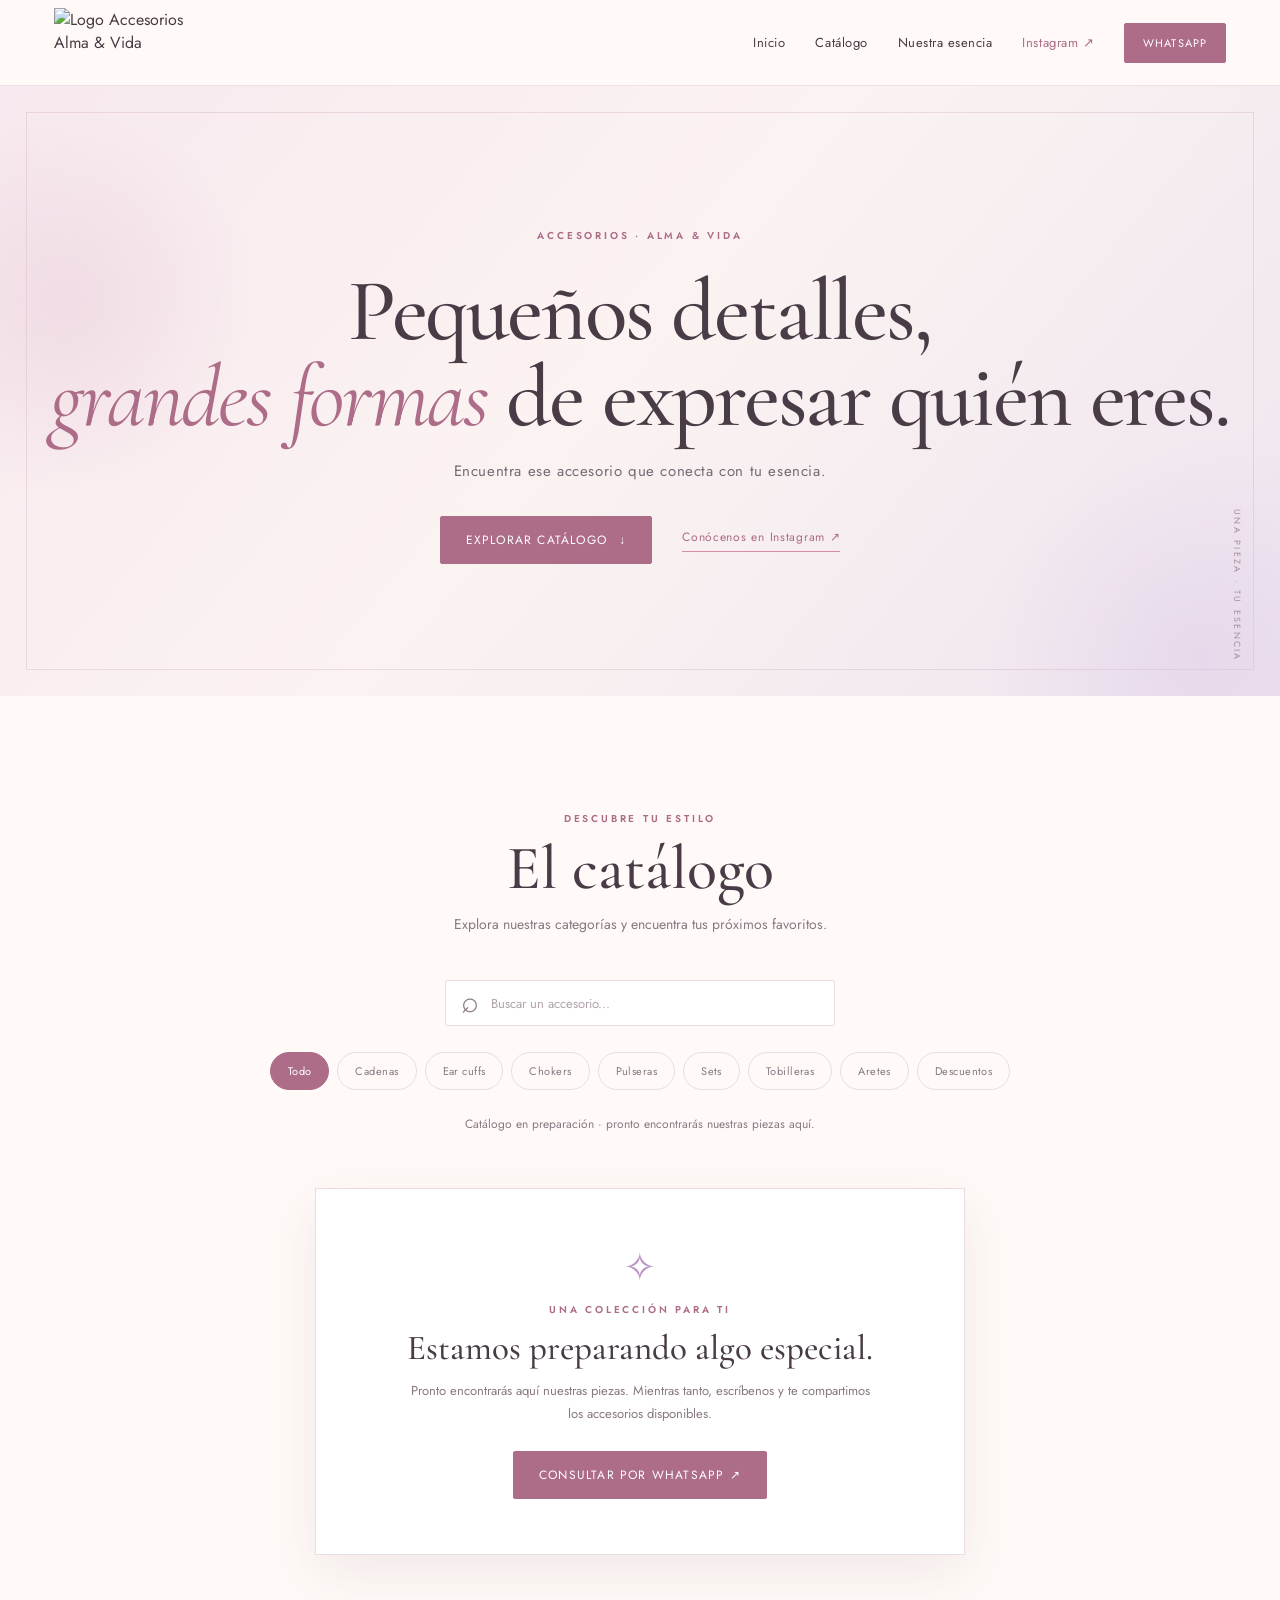
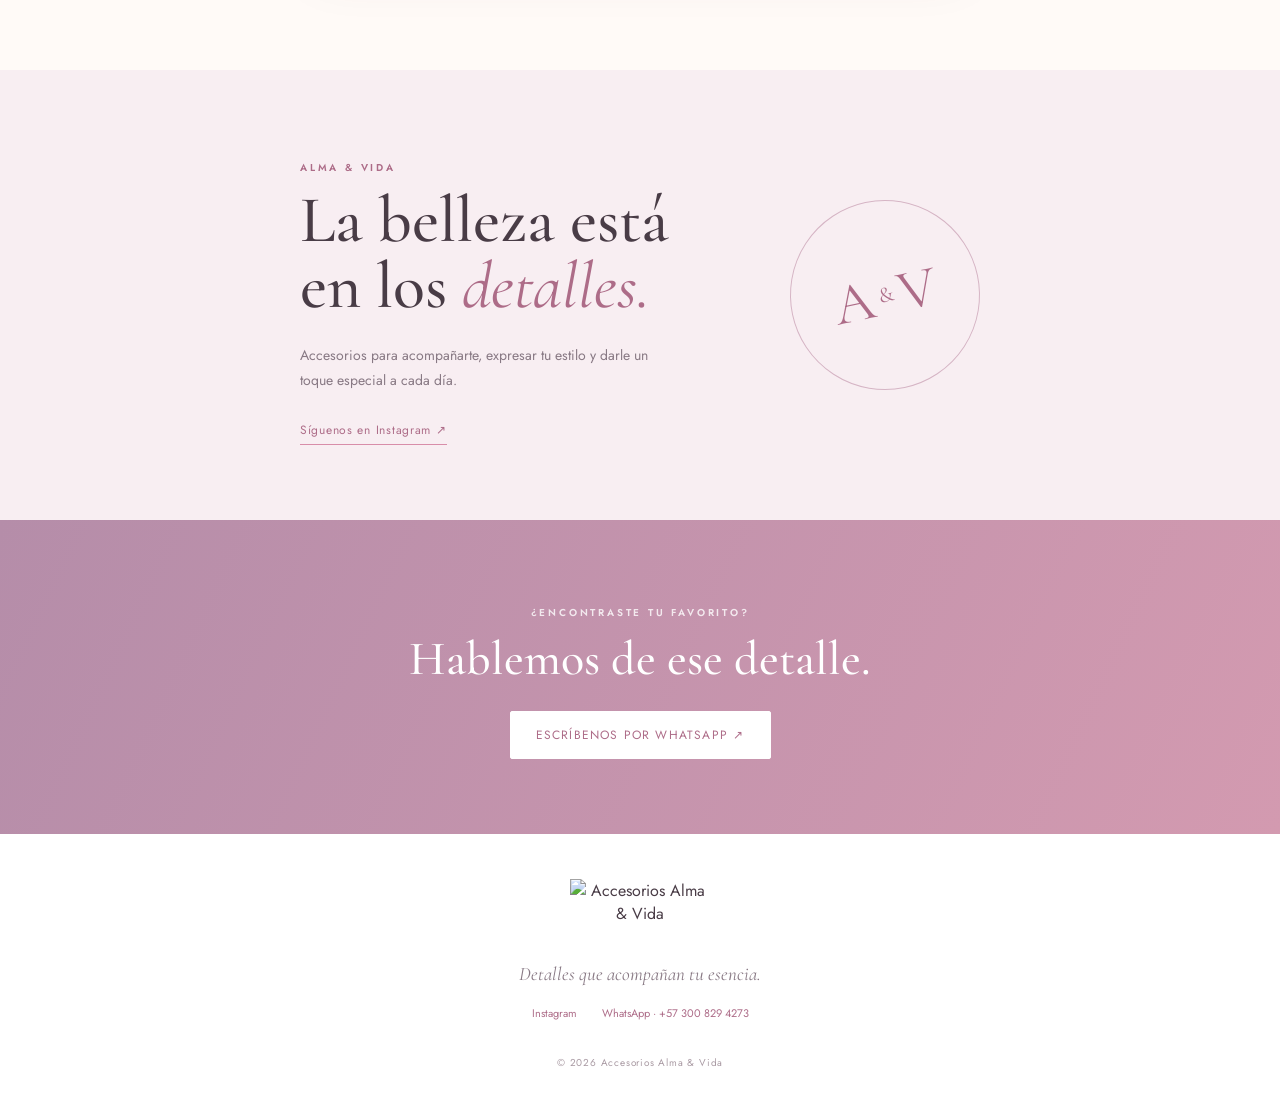
==== index.html @ 1bb40c26 "Add files via upload" ====
<!doctype html>
<html lang="es">
<head>
  <meta charset="utf-8">
  <meta name="viewport" content="width=device-width, initial-scale=1">
  <meta name="theme-color" content="#f8eef2">
  <meta name="description" content="Descubre el catálogo de Accesorios Alma & Vida. Cadenas, ear cuffs, chokers, pulseras, sets, tobilleras y aretes. Consulta por WhatsApp.">
  <meta property="og:title" content="Accesorios Alma & Vida">
  <meta property="og:description" content="Detalles que acompañan tu esencia. Explora nuestro catálogo.">
  <meta property="og:type" content="website">
  <title>Accesorios Alma & Vida | Catálogo</title>
  <link rel="icon" href="assets/logo-alma-vida.png">
  <link rel="preconnect" href="https://fonts.googleapis.com">
  <link rel="preconnect" href="https://fonts.gstatic.com" crossorigin>
  <link href="https://fonts.googleapis.com/css2?family=Cormorant+Garamond:wght@400;500;600;700&family=Jost:wght@300;400;500;600&display=swap" rel="stylesheet">
  <link rel="stylesheet" href="styles.css">
</head>
<body>
  <a class="skip-link" href="#catalogo">Saltar al catálogo</a>
  <header class="site-header">
    <div class="header-inner">
      <a class="brand" href="#inicio" aria-label="Accesorios Alma & Vida, inicio">
        <img src="assets/logo-alma-vida.png" alt="Logo Accesorios Alma & Vida">
      </a>
      <button class="menu-toggle" id="menuToggle" aria-expanded="false" aria-controls="mainNav" aria-label="Abrir menú">
        <span></span><span></span><span></span>
      </button>
      <nav id="mainNav" class="main-nav" aria-label="Navegación principal">
        <a href="#inicio">Inicio</a>
        <a href="#catalogo">Catálogo</a>
        <a href="#marca">Nuestra esencia</a>
        <a class="nav-instagram" href="https://www.instagram.com/accesorios_almavida/" target="_blank" rel="noopener">Instagram ↗</a>
        <a class="button button-small" href="https://wa.me/573008294273?text=Hola%20Alma%20%26%20Vida%2C%20quisiera%20conocer%20su%20cat%C3%A1logo." target="_blank" rel="noopener">WhatsApp</a>
      </nav>
    </div>
  </header>

  <main>
    <section class="hero" id="inicio">
      <div class="hero-glow hero-glow-one"></div><div class="hero-glow hero-glow-two"></div>
      <div class="hero-content">
        <p class="eyebrow">ACCESORIOS · ALMA & VIDA</p>
        <h1>Pequeños detalles,<br><em>grandes formas</em> de expresar quién eres.</h1>
        <p class="hero-copy">Encuentra ese accesorio que conecta con tu esencia.</p>
        <div class="hero-actions">
          <a class="button" href="#catalogo">Explorar catálogo <span>↓</span></a>
          <a class="text-link" href="https://www.instagram.com/accesorios_almavida/" target="_blank" rel="noopener">Conócenos en Instagram ↗</a>
        </div>
      </div>
      <div class="hero-side-note">UNA PIEZA · TU ESENCIA</div>
    </section>

    <section class="catalog-section section-wrap" id="catalogo">
      <div class="section-heading">
        <p class="eyebrow">DESCUBRE TU ESTILO</p>
        <h2>El catálogo</h2>
        <p>Explora nuestras categorías y encuentra tus próximos favoritos.</p>
      </div>

      <div class="catalog-tools">
        <label class="search-box">
          <span class="search-icon" aria-hidden="true">⌕</span>
          <input id="searchInput" type="search" placeholder="Buscar un accesorio..." autocomplete="off" aria-label="Buscar productos">
          <button id="clearSearch" class="clear-search" type="button" aria-label="Limpiar búsqueda" hidden>×</button>
        </label>
        <div class="category-tabs" id="categoryTabs" role="group" aria-label="Filtrar por categoría">
          <button class="category-tab active" type="button" data-category="Todas" aria-pressed="true">Todo</button>
          <button class="category-tab" type="button" data-category="Cadenas" aria-pressed="false">Cadenas</button>
          <button class="category-tab" type="button" data-category="Ear cuffs" aria-pressed="false">Ear cuffs</button>
          <button class="category-tab" type="button" data-category="Chokers" aria-pressed="false">Chokers</button>
          <button class="category-tab" type="button" data-category="Pulseras" aria-pressed="false">Pulseras</button>
          <button class="category-tab" type="button" data-category="Sets" aria-pressed="false">Sets</button>
          <button class="category-tab" type="button" data-category="Tobilleras" aria-pressed="false">Tobilleras</button>
          <button class="category-tab" type="button" data-category="Aretes" aria-pressed="false">Aretes</button>
          <button class="category-tab" type="button" data-category="Descuentos" aria-pressed="false">Descuentos</button>
        </div>
      </div>

      <div class="catalog-status" id="catalogStatus" aria-live="polite"></div>
      <div class="product-grid" id="productGrid"></div>
      <div class="empty-state" id="emptyState">
        <div class="empty-ornament">✧</div>
        <p class="eyebrow">UNA COLECCIÓN PARA TI</p>
        <h3>Estamos preparando algo especial.</h3>
        <p>Pronto encontrarás aquí nuestras piezas. Mientras tanto, escríbenos y te compartimos los accesorios disponibles.</p>
        <a class="button" id="emptyWhatsApp" href="https://wa.me/573008294273" target="_blank" rel="noopener">Consultar por WhatsApp ↗</a>
      </div>
    </section>

    <section class="brand-story" id="marca">
      <div class="story-inner">
        <p class="eyebrow">ALMA & VIDA</p>
        <h2>La belleza está<br>en los <em>detalles.</em></h2>
        <p class="story-copy">Accesorios para acompañarte, expresar tu estilo y darle un toque especial a cada día.</p>
        <a class="text-link" href="https://www.instagram.com/accesorios_almavida/" target="_blank" rel="noopener">Síguenos en Instagram ↗</a>
      </div>
      <div class="story-seal" aria-hidden="true"><span>A</span><small>&</small><span>V</span></div>
    </section>

    <section class="contact-strip">
      <p class="eyebrow">¿ENCONTRASTE TU FAVORITO?</p>
      <h2>Hablemos de ese detalle.</h2>
      <a class="button button-light" href="https://wa.me/573008294273?text=Hola%20Alma%20%26%20Vida%2C%20quiero%20hacer%20una%20consulta." target="_blank" rel="noopener">Escríbenos por WhatsApp ↗</a>
    </section>
  </main>

  <footer class="site-footer">
    <a class="footer-logo" href="#inicio"><img src="assets/logo-alma-vida.png" alt="Accesorios Alma & Vida"></a>
    <p>Detalles que acompañan tu esencia.</p>
    <div class="footer-links">
      <a href="https://www.instagram.com/accesorios_almavida/" target="_blank" rel="noopener">Instagram</a>
      <a href="https://wa.me/573008294273" target="_blank" rel="noopener">WhatsApp · +57 300 829 4273</a>
    </div>
    <small>© <span id="year"></span> Accesorios Alma & Vida</small>
  </footer>
  <script src="products.js"></script>
  <script src="app.js"></script>
</body>
</html>
---- styles.css ----
/* Alma & Vida — catálogo digital */
:root{
  --ink:#493c46;--muted:#887984;--rose:#d88da9;--rose-dark:#ad6c88;
  --lilac:#b994c8;--cream:#fffaf7;--blush:#f8eef2;--pink:#f1dce5;
  --champagne:#e8d8c0;--line:#eadde2;--white:#fff;--shadow:0 18px 50px rgba(94,55,77,.09);
  --serif:"Cormorant Garamond",Georgia,serif;--sans:"Jost",Arial,sans-serif;
}
*{box-sizing:border-box}
html{scroll-behavior:smooth;scroll-padding-top:88px}
body{margin:0;background:var(--cream);color:var(--ink);font-family:var(--sans);font-weight:400}
a{color:inherit;text-decoration:none}
button,input{font:inherit}
button:focus-visible,a:focus-visible,input:focus-visible{outline:2px solid var(--rose-dark);outline-offset:3px}
.skip-link{position:absolute;left:-9999px;top:8px;background:#fff;padding:12px;z-index:100}
.skip-link:focus{left:8px}
.site-header{height:86px;position:sticky;top:0;z-index:20;background:rgba(255,250,247,.92);backdrop-filter:blur(14px);border-bottom:1px solid rgba(234,221,226,.8)}
.header-inner{max-width:1240px;height:100%;margin:auto;padding:0 34px;display:flex;align-items:center;justify-content:space-between}
.brand{display:flex;align-items:center;width:166px;height:70px}
.brand img{width:100%;height:100%;object-fit:contain}
.main-nav{display:flex;align-items:center;gap:30px;font-size:13px;letter-spacing:.04em}
.main-nav>a:not(.button){transition:color .2s}.main-nav>a:hover{color:var(--rose-dark)}
.nav-instagram{color:var(--rose-dark)}
.button{display:inline-flex;align-items:center;justify-content:center;gap:12px;background:var(--rose-dark);color:#fff;border:1px solid var(--rose-dark);padding:14px 25px;border-radius:2px;font-size:12px;letter-spacing:.1em;text-transform:uppercase;transition:all .25s}
.button:hover{background:var(--ink);border-color:var(--ink);transform:translateY(-2px)}
.button-small{padding:11px 18px;font-size:11px}
.menu-toggle{display:none;background:none;border:0;padding:8px;cursor:pointer}
.menu-toggle span{display:block;width:23px;height:1px;background:var(--ink);margin:5px}
.hero{min-height:610px;position:relative;overflow:hidden;display:grid;place-items:center;text-align:center;background:linear-gradient(130deg,#f7e9ef 0%,#fbf3f1 48%,#eee4f0 100%)}
.hero:before{content:"";position:absolute;inset:26px;border:1px solid rgba(173,108,136,.18);pointer-events:none}
.hero-glow{position:absolute;border-radius:50%;filter:blur(2px);opacity:.42}
.hero-glow-one{width:390px;height:390px;background:radial-gradient(circle,#e6c6d5,transparent 70%);left:-130px;top:20px}
.hero-glow-two{width:440px;height:440px;background:radial-gradient(circle,#d9c8e3,transparent 70%);right:-140px;bottom:-180px}
.hero-content{position:relative;z-index:1;padding:100px 22px}
.eyebrow{font-size:10px;letter-spacing:.28em;color:var(--rose-dark);font-weight:600}
.hero h1{font:500 clamp(48px,7vw,88px)/.98 var(--serif);letter-spacing:-.025em;margin:25px 0 20px}
h1 em,h2 em{color:var(--rose-dark);font-weight:400}
.hero-copy{color:#786a75;font-size:15px;letter-spacing:.04em}
.hero-actions{display:flex;align-items:center;justify-content:center;gap:30px;margin-top:34px}
.text-link{font-size:12px;letter-spacing:.06em;border-bottom:1px solid var(--rose);padding-bottom:5px;color:var(--rose-dark)}
.hero-side-note{position:absolute;right:36px;bottom:35px;writing-mode:vertical-rl;font-size:9px;letter-spacing:.25em;color:#a98c9b}
.section-wrap{max-width:1240px;margin:auto;padding:105px 34px 115px}
.section-heading{text-align:center}
.section-heading h2,.story-inner h2,.contact-strip h2{font:500 clamp(43px,5vw,62px)/1 var(--serif);margin:12px 0}
.section-heading>p:last-child{font-size:14px;color:var(--muted)}
.catalog-tools{margin:46px auto 0;max-width:1000px}
.search-box{width:min(100%,390px);height:46px;margin:0 auto 26px;display:flex;align-items:center;gap:10px;padding:0 15px;border:1px solid var(--line);background:#fff;border-radius:2px;color:var(--muted)}
.search-icon{font:30px var(--serif);line-height:1}
.search-box input{border:0;outline:0!important;box-shadow:none!important;width:100%;background:transparent;color:var(--ink);font-size:13px}
.search-box input::placeholder{color:#b2a3ac}
.clear-search{border:0;background:none;color:var(--muted);font-size:20px;cursor:pointer}
.category-tabs{display:flex;justify-content:center;flex-wrap:wrap;gap:8px}
.category-tab{border:1px solid var(--line);background:transparent;color:#887984;padding:10px 17px;border-radius:30px;font-size:11px;letter-spacing:.04em;cursor:pointer;transition:all .2s}
.category-tab:hover,.category-tab.active{background:var(--rose-dark);border-color:var(--rose-dark);color:white}
.catalog-status{text-align:center;min-height:20px;margin:25px 0 0;color:var(--muted);font-size:12px}
.product-grid{display:grid;grid-template-columns:repeat(4,minmax(0,1fr));gap:25px;margin-top:15px}
.product-card{background:#fff;border:1px solid var(--line);transition:transform .25s,box-shadow .25s;min-width:0}
.product-card:hover{transform:translateY(-5px);box-shadow:var(--shadow)}
.product-image{aspect-ratio:4/5;background:linear-gradient(145deg,#f8edf1,#f0e8f1);position:relative;overflow:hidden}
.product-image img{width:100%;height:100%;object-fit:cover;display:block;transition:transform .5s}
.product-card:hover .product-image img{transform:scale(1.04)}
.product-placeholder{height:100%;display:grid;place-items:center;color:#c18ca5;font:58px var(--serif)}
.product-info{padding:17px}
.product-category{font-size:9px;letter-spacing:.18em;text-transform:uppercase;color:var(--rose-dark)}
.product-name{font:500 23px var(--serif);margin:7px 0;color:var(--ink)}
.product-description{font-size:12px;line-height:1.6;color:var(--muted);margin:0 0 12px}
.product-price{font-size:13px;color:var(--rose-dark);margin:8px 0 14px}
.product-price del{color:#a99aa3;margin-right:8px}
.product-cta{display:block;text-align:center;border:1px solid var(--rose-dark);padding:10px;font-size:10px;letter-spacing:.1em;text-transform:uppercase;color:var(--rose-dark);transition:all .2s}
.product-cta:hover{background:var(--rose-dark);color:#fff}
.discount-tag{position:absolute;top:12px;left:12px;background:var(--rose-dark);color:white;padding:6px 10px;font-size:9px;letter-spacing:.1em;text-transform:uppercase}
.empty-state{max-width:650px;margin:38px auto 0;padding:55px 28px;text-align:center;background:#fff;border:1px solid var(--line);box-shadow:var(--shadow)}
.empty-state[hidden]{display:none}
.empty-ornament{font:40px var(--serif);color:var(--lilac)}
.empty-state h3{font:500 35px var(--serif);margin:10px 0}
.empty-state>p:not(.eyebrow){max-width:460px;margin:0 auto 25px;color:var(--muted);font-size:13px;line-height:1.8}
.brand-story{background:var(--blush);min-height:420px;display:flex;align-items:center;justify-content:center;gap:110px;padding:80px 30px;position:relative;overflow:hidden}
.story-inner{max-width:500px}
.story-inner h2{font-size:66px}
.story-copy{max-width:380px;color:var(--muted);font-size:14px;line-height:1.8;margin:24px 0}
.story-seal{width:190px;height:190px;border:1px solid #d6b5c5;border-radius:50%;display:flex;align-items:center;justify-content:center;gap:5px;color:var(--rose-dark);font:58px var(--serif);transform:rotate(-12deg)}
.story-seal small{font-size:22px}
.contact-strip{text-align:center;background:linear-gradient(115deg,#b58da9,#d39ab0);padding:75px 20px;color:white}
.contact-strip .eyebrow{color:#fff;opacity:.8}
.contact-strip h2{font-size:48px;margin:15px 0 28px}
.button-light{background:#fff;color:var(--rose-dark);border-color:#fff}
.button-light:hover{background:var(--ink);color:#fff;border-color:var(--ink)}
.site-footer{text-align:center;padding:45px 20px 30px;background:#fff}
.footer-logo{display:block;width:140px;height:75px;margin:auto}
.footer-logo img{width:100%;height:100%;object-fit:contain}
.site-footer>p{font:italic 19px var(--serif);color:var(--muted);margin:8px 0 20px}
.footer-links{display:flex;justify-content:center;gap:25px;flex-wrap:wrap;font-size:11px;color:var(--rose-dark);margin:20px 0 28px}
.site-footer small{font-size:10px;color:#a99aa3;letter-spacing:.08em}
@media(max-width:900px){.product-grid{grid-template-columns:repeat(3,minmax(0,1fr))}.main-nav{gap:18px}}
@media(max-width:680px){
 .site-header{height:72px}.header-inner{padding:0 18px}.brand{width:135px;height:62px}
 .menu-toggle{display:block;z-index:22}.main-nav{display:none;position:absolute;top:71px;left:0;right:0;background:var(--cream);padding:20px;box-shadow:0 16px 22px rgba(70,45,60,.1);flex-direction:column;gap:18px;align-items:stretch;text-align:center}
 .main-nav.open{display:flex}.main-nav>a{padding:8px}.main-nav .button{align-self:center}
 .hero{min-height:560px}.hero:before{inset:12px}.hero-content{padding:85px 20px}.hero h1{font-size:clamp(47px,12vw,68px)}
 .hero-actions{flex-direction:column;gap:20px}.hero-side-note{right:20px;bottom:22px}
 .section-wrap{padding:75px 18px 85px}.section-heading h2{font-size:48px}
 .category-tabs{justify-content:flex-start;flex-wrap:nowrap;overflow-x:auto;padding:3px 2px 12px;scrollbar-width:thin}
 .category-tab{white-space:nowrap;flex:0 0 auto}
 .product-grid{grid-template-columns:repeat(2,minmax(0,1fr));gap:12px}
 .product-info{padding:12px}.product-name{font-size:20px}.product-cta{font-size:9px;padding:9px 5px}
 .empty-state{padding:42px 20px}.empty-state h3{font-size:30px}
 .brand-story{min-height:auto;gap:28px;padding:70px 24px;flex-direction:column;text-align:center}
 .story-inner h2{font-size:56px}.story-copy{margin:20px auto}.story-seal{width:125px;height:125px;font-size:42px}
 .contact-strip{padding:62px 18px}.contact-strip h2{font-size:40px}
}
@media(max-width:360px){.product-grid{grid-template-columns:1fr}.product-image{aspect-ratio:1/1}}
@media(prefers-reduced-motion:reduce){html{scroll-behavior:auto}*,*::before,*::after{transition:none!important;animation:none!important}}
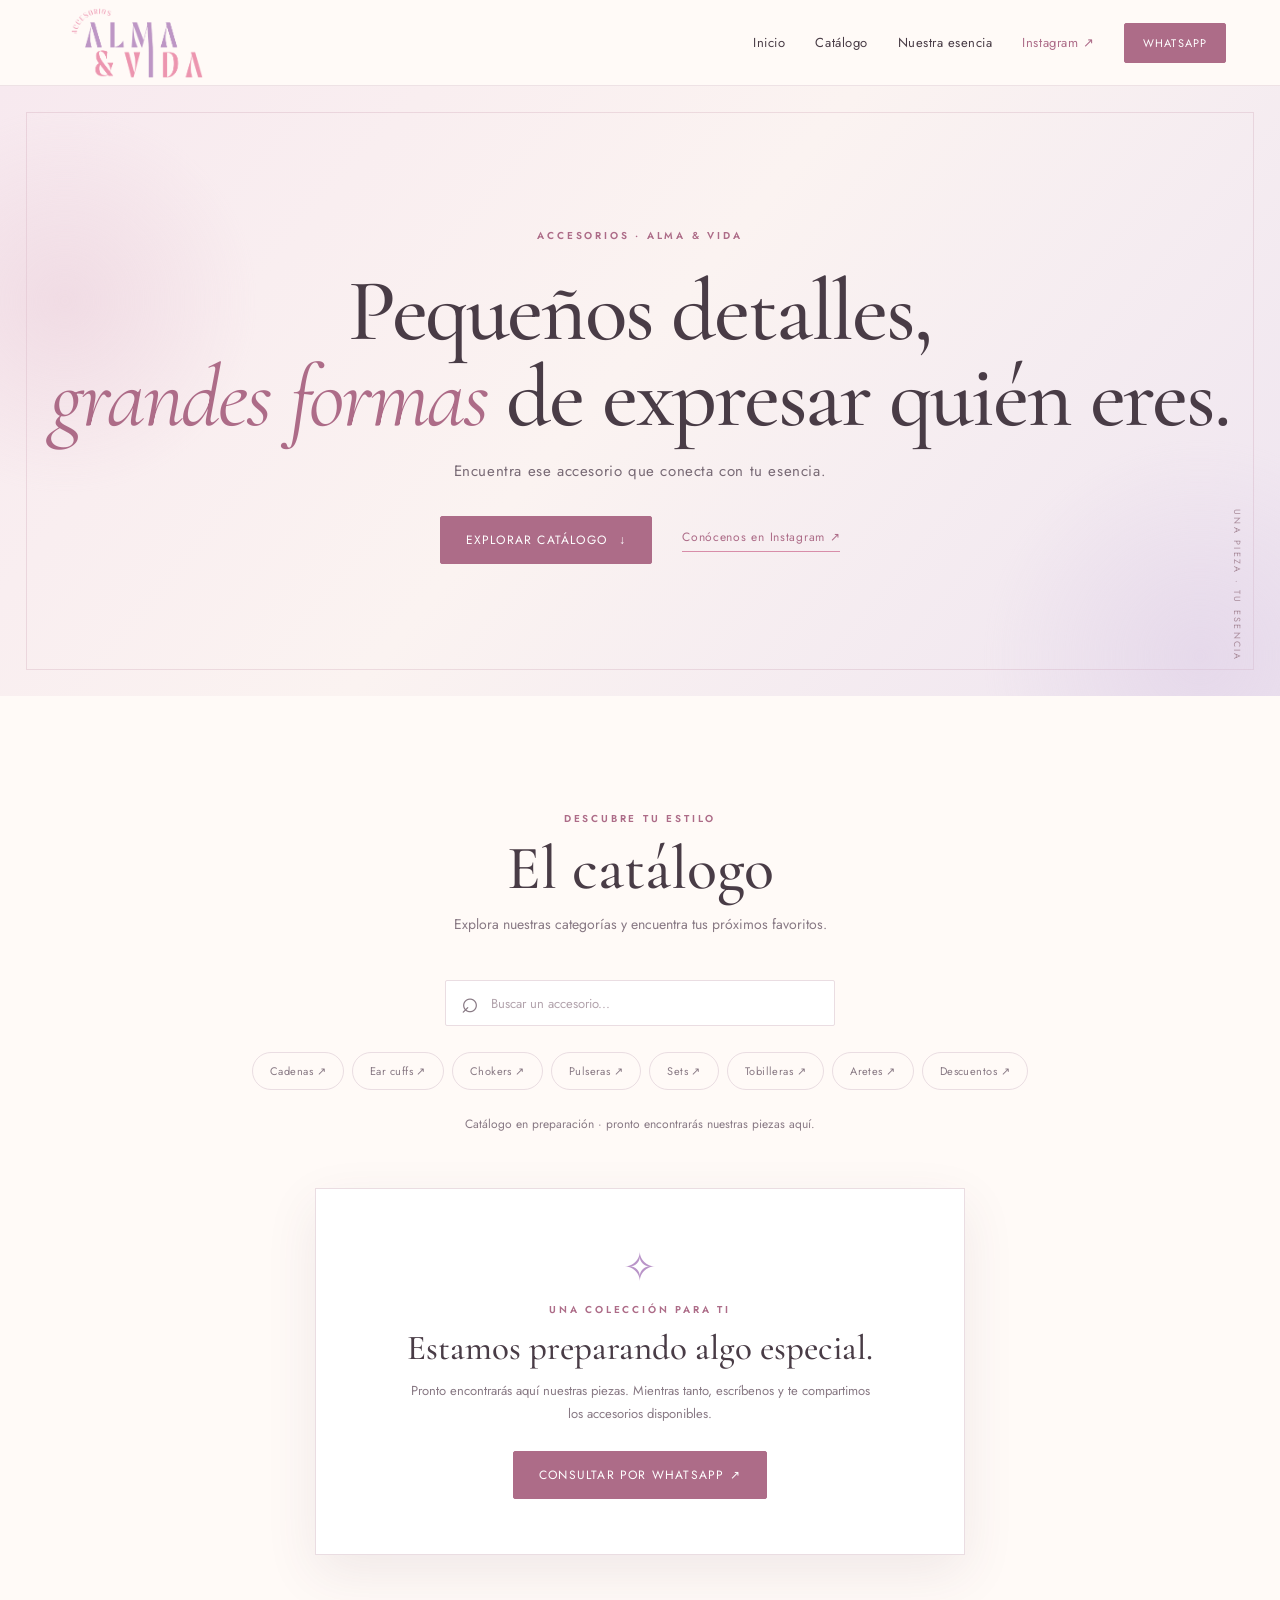
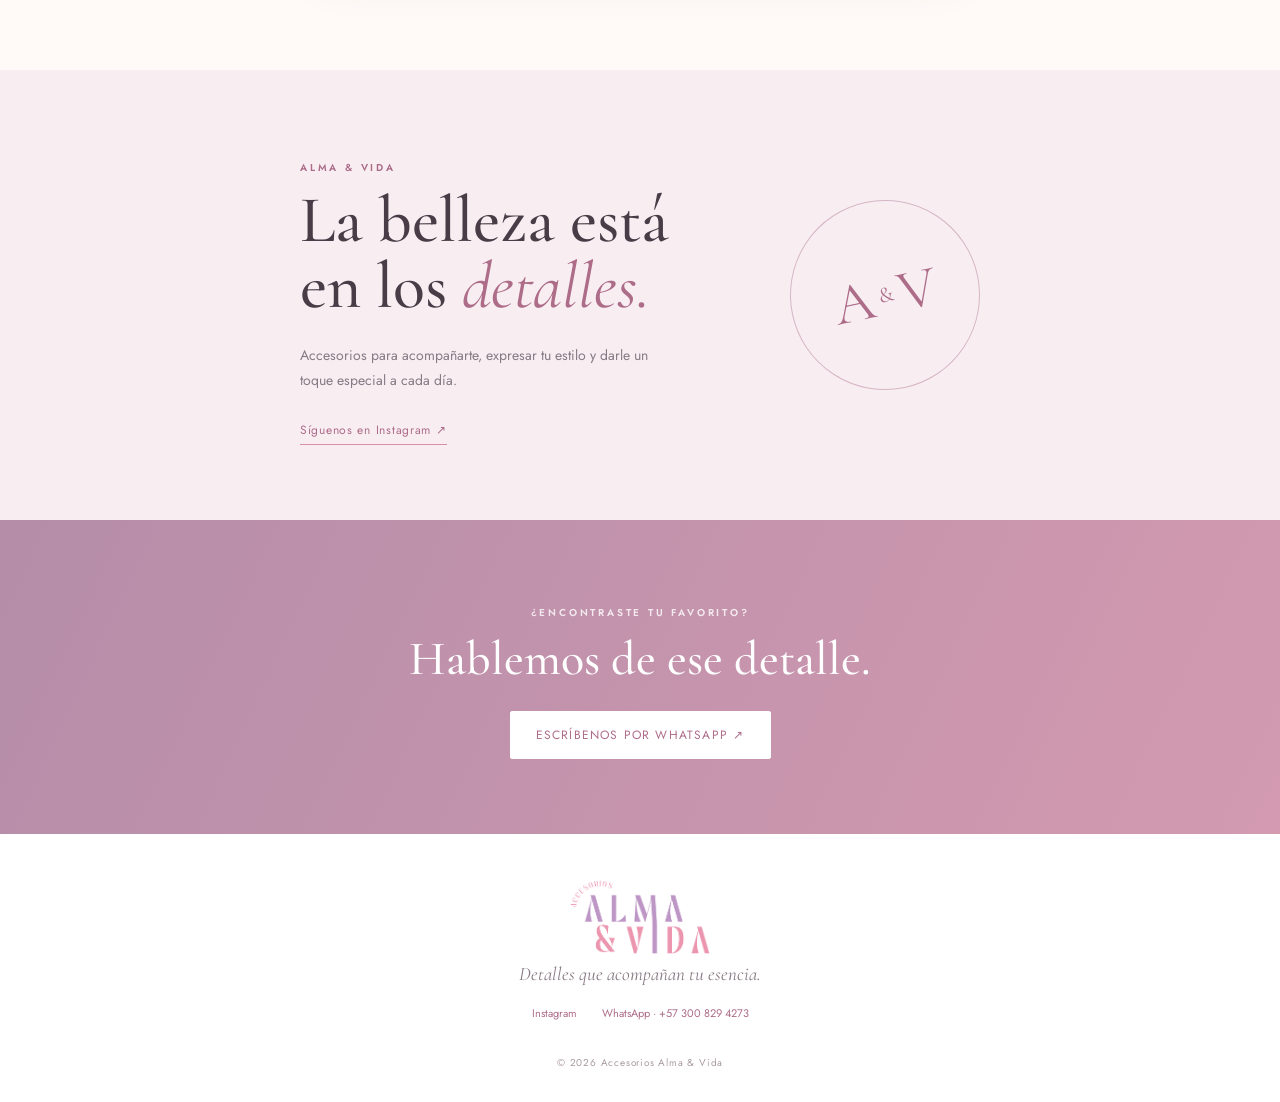
==== commit 1f0cd8e6: "Add files via upload" ====
--- a/index.html
+++ b/index.html
@@ -63,17 +63,16 @@
           <input id="searchInput" type="search" placeholder="Buscar un accesorio..." autocomplete="off" aria-label="Buscar productos">
           <button id="clearSearch" class="clear-search" type="button" aria-label="Limpiar búsqueda" hidden>×</button>
         </label>
-        <div class="category-tabs" id="categoryTabs" role="group" aria-label="Filtrar por categoría">
-          <button class="category-tab active" type="button" data-category="Todas" aria-pressed="true">Todo</button>
-          <button class="category-tab" type="button" data-category="Cadenas" aria-pressed="false">Cadenas</button>
-          <button class="category-tab" type="button" data-category="Ear cuffs" aria-pressed="false">Ear cuffs</button>
-          <button class="category-tab" type="button" data-category="Chokers" aria-pressed="false">Chokers</button>
-          <button class="category-tab" type="button" data-category="Pulseras" aria-pressed="false">Pulseras</button>
-          <button class="category-tab" type="button" data-category="Sets" aria-pressed="false">Sets</button>
-          <button class="category-tab" type="button" data-category="Tobilleras" aria-pressed="false">Tobilleras</button>
-          <button class="category-tab" type="button" data-category="Aretes" aria-pressed="false">Aretes</button>
-          <button class="category-tab" type="button" data-category="Descuentos" aria-pressed="false">Descuentos</button>
-        </div>
+        <nav class="category-tabs" id="categoryTabs" aria-label="Abrir una categoría en una pestaña nueva">
+          <a class="category-tab" href="categoria.html?categoria=Cadenas" target="_blank" rel="noopener">Cadenas ↗</a>
+          <a class="category-tab" href="categoria.html?categoria=Ear%20cuffs" target="_blank" rel="noopener">Ear cuffs ↗</a>
+          <a class="category-tab" href="categoria.html?categoria=Chokers" target="_blank" rel="noopener">Chokers ↗</a>
+          <a class="category-tab" href="categoria.html?categoria=Pulseras" target="_blank" rel="noopener">Pulseras ↗</a>
+          <a class="category-tab" href="categoria.html?categoria=Sets" target="_blank" rel="noopener">Sets ↗</a>
+          <a class="category-tab" href="categoria.html?categoria=Tobilleras" target="_blank" rel="noopener">Tobilleras ↗</a>
+          <a class="category-tab" href="categoria.html?categoria=Aretes" target="_blank" rel="noopener">Aretes ↗</a>
+          <a class="category-tab" href="categoria.html?categoria=Descuentos" target="_blank" rel="noopener">Descuentos ↗</a>
+        </nav>
       </div>
 
       <div class="catalog-status" id="catalogStatus" aria-live="polite"></div>
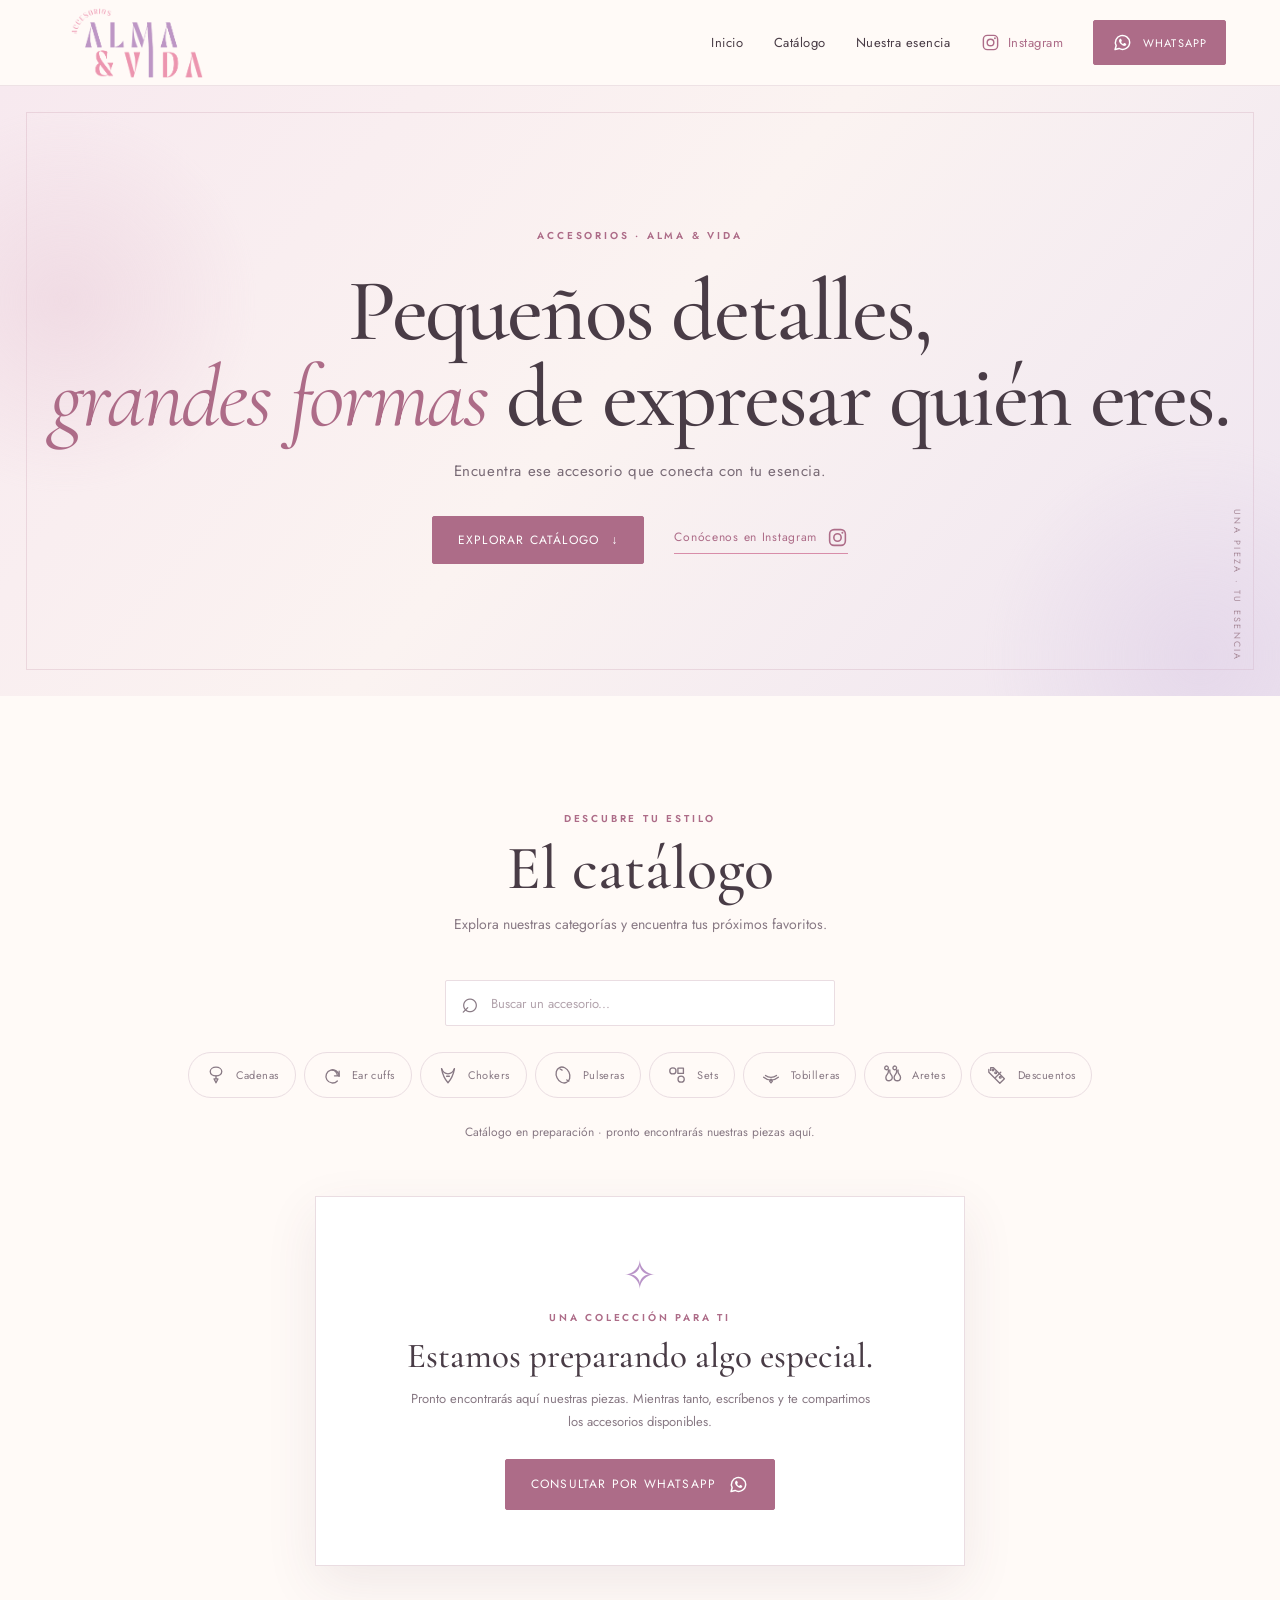
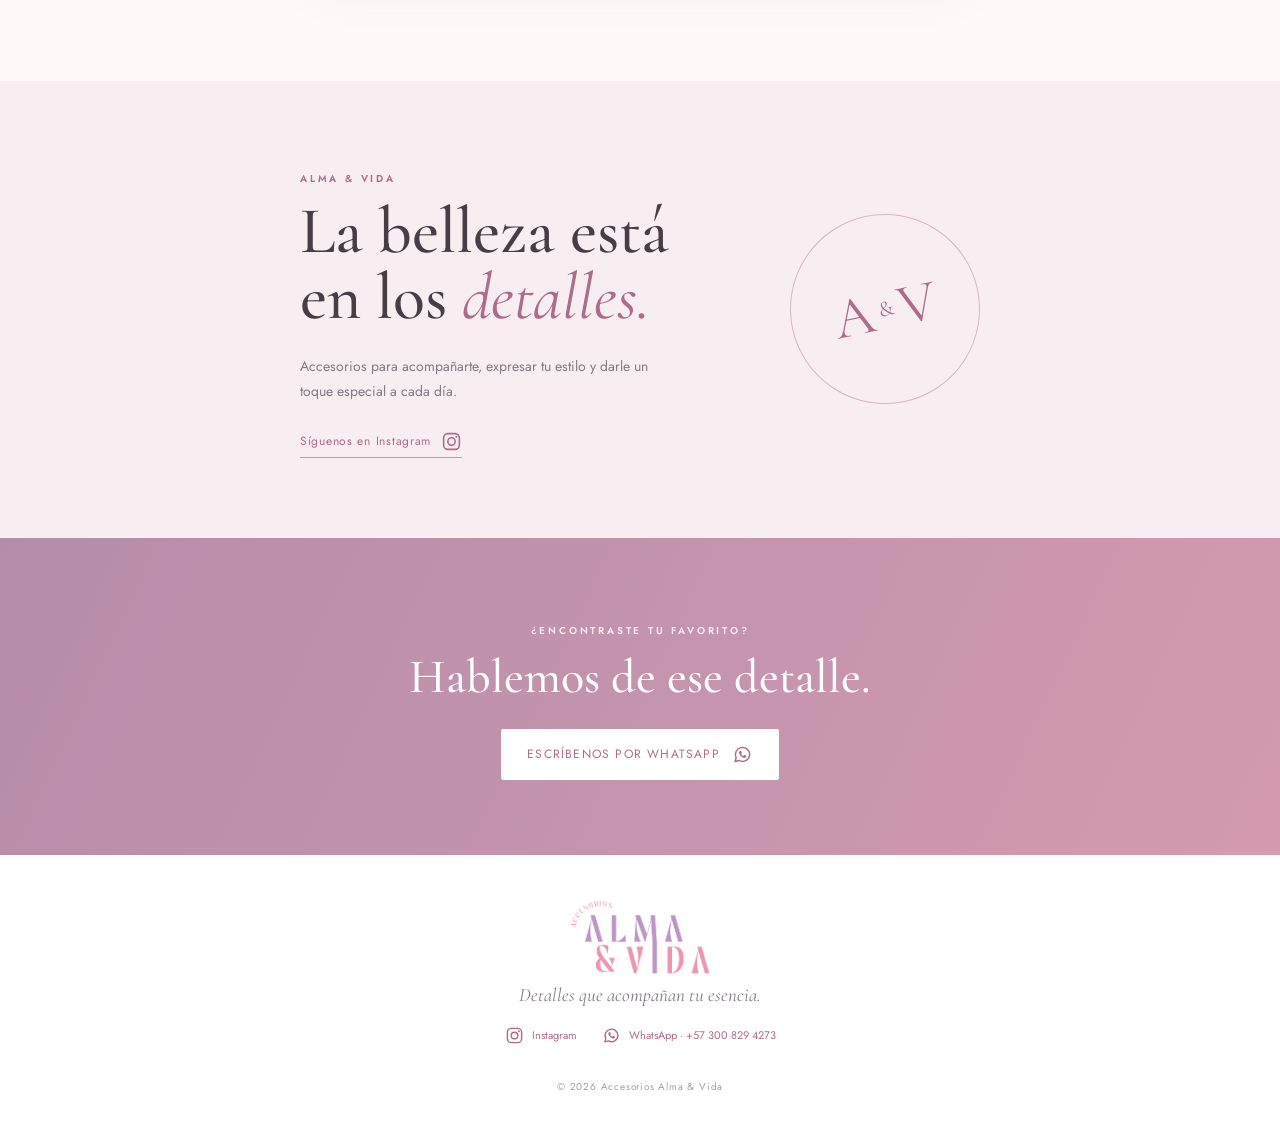
==== commit 8c20ead5: "Add files via upload" ====
--- a/index.html
+++ b/index.html
@@ -14,6 +14,20 @@
   <link rel="preconnect" href="https://fonts.gstatic.com" crossorigin>
   <link href="https://fonts.googleapis.com/css2?family=Cormorant+Garamond:wght@400;500;600;700&family=Jost:wght@300;400;500;600&display=swap" rel="stylesheet">
   <link rel="stylesheet" href="styles.css">
+  <style>
+    .social-icon{width:19px;height:19px;display:inline-block;vertical-align:middle;flex:none}
+    .social-link{display:inline-flex;align-items:center;justify-content:center;gap:10px}
+    .category-tab{display:inline-flex;align-items:center;justify-content:center;gap:9px;padding:11px 16px}
+    .category-icon{width:22px;height:22px;display:block;flex:none;color:currentColor}
+    .category-tab .category-name{white-space:nowrap}
+    .category-tab:hover .category-icon{transform:translateY(-2px)}
+    .category-icon{transition:transform .2s ease}
+    .button .social-icon,.text-link .social-icon{width:21px;height:21px}
+    .footer-links a{display:inline-flex;align-items:center;gap:8px}
+    .nav-social{display:inline-flex;align-items:center;justify-content:center;gap:8px}
+    @media(max-width:680px){.category-tab{padding:10px 14px}.category-icon{width:20px;height:20px}}
+  </style>
+
 </head>
 <body>
   <a class="skip-link" href="#catalogo">Saltar al catálogo</a>
@@ -29,8 +43,8 @@
         <a href="#inicio">Inicio</a>
         <a href="#catalogo">Catálogo</a>
         <a href="#marca">Nuestra esencia</a>
-        <a class="nav-instagram" href="https://www.instagram.com/accesorios_almavida/" target="_blank" rel="noopener">Instagram ↗</a>
-        <a class="button button-small" href="https://wa.me/573008294273?text=Hola%20Alma%20%26%20Vida%2C%20quisiera%20conocer%20su%20cat%C3%A1logo." target="_blank" rel="noopener">WhatsApp</a>
+        <a class="nav-instagram nav-social" href="https://www.instagram.com/accesorios_almavida/" target="_blank" rel="noopener"><svg class="social-icon" viewBox="0 0 24 24" fill="none" aria-hidden="true"><rect x="3" y="3" width="18" height="18" rx="5" stroke="currentColor" stroke-width="1.8"/><circle cx="12" cy="12" r="4.2" stroke="currentColor" stroke-width="1.8"/><circle cx="17.6" cy="6.6" r="1.15" fill="currentColor"/></svg> Instagram</a>
+        <a class="button button-small social-link" href="https://wa.me/573008294273?text=Hola%20Alma%20%26%20Vida%2C%20quisiera%20conocer%20su%20cat%C3%A1logo." target="_blank" rel="noopener"><svg class="social-icon" viewBox="0 0 24 24" fill="none" aria-hidden="true"><path d="M20.2 11.7a8.15 8.15 0 0 1-12.1 7.1L3.5 20l1.25-4.35a8.15 8.15 0 1 1 15.45-3.95Z" stroke="currentColor" stroke-width="1.7" stroke-linejoin="round"/><path d="M8.7 8.2c.2-.45.45-.47.75-.47h.5c.18 0 .36.05.48.38l.72 1.7c.1.24.08.42-.08.62l-.52.62c-.15.17-.2.33-.05.58.5.84 1.13 1.47 1.98 1.96.24.14.4.12.57-.07l.72-.85c.18-.2.37-.23.61-.13l1.62.76c.29.13.4.27.4.48 0 .22-.13 1.08-.72 1.56-.58.48-1.34.68-2.1.5-.76-.18-1.7-.53-2.88-1.55-1.4-1.2-2.3-2.68-2.58-3.47-.28-.8-.03-1.6.28-2.02Z" fill="currentColor"/></svg> WhatsApp</a>
       </nav>
     </div>
   </header>
@@ -44,7 +58,7 @@
         <p class="hero-copy">Encuentra ese accesorio que conecta con tu esencia.</p>
         <div class="hero-actions">
           <a class="button" href="#catalogo">Explorar catálogo <span>↓</span></a>
-          <a class="text-link" href="https://www.instagram.com/accesorios_almavida/" target="_blank" rel="noopener">Conócenos en Instagram ↗</a>
+          <a class="text-link social-link" href="https://www.instagram.com/accesorios_almavida/" target="_blank" rel="noopener">Conócenos en Instagram <svg class="social-icon" viewBox="0 0 24 24" fill="none" aria-hidden="true"><rect x="3" y="3" width="18" height="18" rx="5" stroke="currentColor" stroke-width="1.8"/><circle cx="12" cy="12" r="4.2" stroke="currentColor" stroke-width="1.8"/><circle cx="17.6" cy="6.6" r="1.15" fill="currentColor"/></svg></a>
         </div>
       </div>
       <div class="hero-side-note">UNA PIEZA · TU ESENCIA</div>
@@ -63,15 +77,15 @@
           <input id="searchInput" type="search" placeholder="Buscar un accesorio..." autocomplete="off" aria-label="Buscar productos">
           <button id="clearSearch" class="clear-search" type="button" aria-label="Limpiar búsqueda" hidden>×</button>
         </label>
-        <nav class="category-tabs" id="categoryTabs" aria-label="Abrir una categoría en una pestaña nueva">
-          <a class="category-tab" href="categoria.html?categoria=Cadenas" target="_blank" rel="noopener">Cadenas ↗</a>
-          <a class="category-tab" href="categoria.html?categoria=Ear%20cuffs" target="_blank" rel="noopener">Ear cuffs ↗</a>
-          <a class="category-tab" href="categoria.html?categoria=Chokers" target="_blank" rel="noopener">Chokers ↗</a>
-          <a class="category-tab" href="categoria.html?categoria=Pulseras" target="_blank" rel="noopener">Pulseras ↗</a>
-          <a class="category-tab" href="categoria.html?categoria=Sets" target="_blank" rel="noopener">Sets ↗</a>
-          <a class="category-tab" href="categoria.html?categoria=Tobilleras" target="_blank" rel="noopener">Tobilleras ↗</a>
-          <a class="category-tab" href="categoria.html?categoria=Aretes" target="_blank" rel="noopener">Aretes ↗</a>
-          <a class="category-tab" href="categoria.html?categoria=Descuentos" target="_blank" rel="noopener">Descuentos ↗</a>
+        <nav class="category-tabs" id="categoryTabs" aria-label="Categorías del catálogo">
+          <a class="category-tab" href="categoria.html?categoria=Cadenas" target="_blank" rel="noopener" aria-label="Abrir categoría Cadenas en una pestaña nueva"><svg class="category-icon" viewBox="0 0 24 24" fill="none" stroke="currentColor" stroke-width="1.45" stroke-linecap="round" stroke-linejoin="round" aria-hidden="true"><path d="M12 3.5c-3.5 0-6.3 2.1-6.3 4.8 0 2.8 2.8 4.7 6.3 4.7s6.3-1.9 6.3-4.7c0-2.7-2.8-4.8-6.3-4.8Z"/><path d="M12 13v3.2m-2.1 0h4.2l-2.1 4.3-2.1-4.3Z"/></svg><span class="category-name">Cadenas</span></a>
+          <a class="category-tab" href="categoria.html?categoria=Ear%20cuffs" target="_blank" rel="noopener" aria-label="Abrir categoría Ear cuffs en una pestaña nueva"><svg class="category-icon" viewBox="0 0 24 24" fill="none" stroke="currentColor" stroke-width="1.45" stroke-linecap="round" stroke-linejoin="round" aria-hidden="true"><path d="M17.8 18.5a7.2 7.2 0 1 1 2-5"/><path d="M19.8 7.8v5.1h-5.1"/><path d="M17.8 12.5a5.8 5.8 0 0 0-5.8-5.8"/></svg><span class="category-name">Ear cuffs</span></a>
+          <a class="category-tab" href="categoria.html?categoria=Chokers" target="_blank" rel="noopener" aria-label="Abrir categoría Chokers en una pestaña nueva"><svg class="category-icon" viewBox="0 0 24 24" fill="none" stroke="currentColor" stroke-width="1.45" stroke-linecap="round" stroke-linejoin="round" aria-hidden="true"><path d="M5 5.2c1.5 3.7 3.9 5.5 7 5.5s5.5-1.8 7-5.5"/><path d="M5 5.2c1.2 6.8 3.5 11.2 7 15.3 3.5-4.1 5.8-8.5 7-15.3"/><path d="M10.5 13.4h3"/></svg><span class="category-name">Chokers</span></a>
+          <a class="category-tab" href="categoria.html?categoria=Pulseras" target="_blank" rel="noopener" aria-label="Abrir categoría Pulseras en una pestaña nueva"><svg class="category-icon" viewBox="0 0 24 24" fill="none" stroke="currentColor" stroke-width="1.45" stroke-linecap="round" stroke-linejoin="round" aria-hidden="true"><ellipse cx="12" cy="12" rx="7.2" ry="9" transform="rotate(-25 12 12)"/><path d="m8.8 5.4 2.2 1.3m5.1 10.7 2.2 1.3"/></svg><span class="category-name">Pulseras</span></a>
+          <a class="category-tab" href="categoria.html?categoria=Sets" target="_blank" rel="noopener" aria-label="Abrir categoría Sets en una pestaña nueva"><svg class="category-icon" viewBox="0 0 24 24" fill="none" stroke="currentColor" stroke-width="1.45" stroke-linecap="round" stroke-linejoin="round" aria-hidden="true"><path d="M7.5 4.2c-2 0-3.4 1.5-3.4 3.3s1.4 3.3 3.4 3.3 3.4-1.5 3.4-3.3-1.4-3.3-3.4-3.3Z"/><path d="M16.5 13.2c-2 0-3.4 1.5-3.4 3.3s1.4 3.3 3.4 3.3 3.4-1.5 3.4-3.3-1.4-3.3-3.4-3.3Z"/><path d="M13 4.5h6v5.8h-6z"/></svg><span class="category-name">Sets</span></a>
+          <a class="category-tab" href="categoria.html?categoria=Tobilleras" target="_blank" rel="noopener" aria-label="Abrir categoría Tobilleras en una pestaña nueva"><svg class="category-icon" viewBox="0 0 24 24" fill="none" stroke="currentColor" stroke-width="1.45" stroke-linecap="round" stroke-linejoin="round" aria-hidden="true"><path d="M4 14.5c2.5 2.1 5.2 3.1 8 3.1s5.5-1 8-3.1"/><path d="M6 12.5c1.8 1.4 3.8 2.1 6 2.1s4.2-.7 6-2.1"/><path d="m12 16.5 1.5 2.1-1.5 2-1.5-2 1.5-2.1Z"/></svg><span class="category-name">Tobilleras</span></a>
+          <a class="category-tab" href="categoria.html?categoria=Aretes" target="_blank" rel="noopener" aria-label="Abrir categoría Aretes en una pestaña nueva"><svg class="category-icon" viewBox="0 0 24 24" fill="none" stroke="currentColor" stroke-width="1.45" stroke-linecap="round" stroke-linejoin="round" aria-hidden="true"><path d="M8 4.2a2 2 0 1 0 0 .1"/><path d="M8 6.5v2.2c0 2.2-2.7 3.3-2.7 6.1a3.5 3.5 0 0 0 7 0c0-2.8-2.7-3.9-2.7-6.1V6.5"/><path d="M17 4.2a2 2 0 1 0 0 .1"/><path d="M17 6.5v2.2c0 2.2-2.7 3.3-2.7 6.1a3.5 3.5 0 0 0 7 0c0-2.8-2.7-3.9-2.7-6.1V6.5"/></svg><span class="category-name">Aretes</span></a>
+          <a class="category-tab" href="categoria.html?categoria=Descuentos" target="_blank" rel="noopener" aria-label="Abrir categoría Descuentos en una pestaña nueva"><svg class="category-icon" viewBox="0 0 24 24" fill="none" stroke="currentColor" stroke-width="1.45" stroke-linecap="round" stroke-linejoin="round" aria-hidden="true"><path d="M4 7V4h3l12 12-5 5L2 9V6"/><circle cx="6.5" cy="6.5" r=".9"/><path d="m9 15 6-6"/><circle cx="9.5" cy="9.5" r="1"/><circle cx="14.5" cy="14.5" r="1"/></svg><span class="category-name">Descuentos</span></a>
         </nav>
       </div>
 
@@ -82,7 +96,7 @@
         <p class="eyebrow">UNA COLECCIÓN PARA TI</p>
         <h3>Estamos preparando algo especial.</h3>
         <p>Pronto encontrarás aquí nuestras piezas. Mientras tanto, escríbenos y te compartimos los accesorios disponibles.</p>
-        <a class="button" id="emptyWhatsApp" href="https://wa.me/573008294273" target="_blank" rel="noopener">Consultar por WhatsApp ↗</a>
+        <a class="button" id="emptyWhatsApp" href="https://wa.me/573008294273" target="_blank" rel="noopener">Consultar por WhatsApp <svg class="social-icon" viewBox="0 0 24 24" fill="none" aria-hidden="true"><path d="M20.2 11.7a8.15 8.15 0 0 1-12.1 7.1L3.5 20l1.25-4.35a8.15 8.15 0 1 1 15.45-3.95Z" stroke="currentColor" stroke-width="1.7" stroke-linejoin="round"/><path d="M8.7 8.2c.2-.45.45-.47.75-.47h.5c.18 0 .36.05.48.38l.72 1.7c.1.24.08.42-.08.62l-.52.62c-.15.17-.2.33-.05.58.5.84 1.13 1.47 1.98 1.96.24.14.4.12.57-.07l.72-.85c.18-.2.37-.23.61-.13l1.62.76c.29.13.4.27.4.48 0 .22-.13 1.08-.72 1.56-.58.48-1.34.68-2.1.5-.76-.18-1.7-.53-2.88-1.55-1.4-1.2-2.3-2.68-2.58-3.47-.28-.8-.03-1.6.28-2.02Z" fill="currentColor"/></svg></a>
       </div>
     </section>
 
@@ -91,7 +105,7 @@
         <p class="eyebrow">ALMA & VIDA</p>
         <h2>La belleza está<br>en los <em>detalles.</em></h2>
         <p class="story-copy">Accesorios para acompañarte, expresar tu estilo y darle un toque especial a cada día.</p>
-        <a class="text-link" href="https://www.instagram.com/accesorios_almavida/" target="_blank" rel="noopener">Síguenos en Instagram ↗</a>
+        <a class="text-link social-link" href="https://www.instagram.com/accesorios_almavida/" target="_blank" rel="noopener">Síguenos en Instagram <svg class="social-icon" viewBox="0 0 24 24" fill="none" aria-hidden="true"><rect x="3" y="3" width="18" height="18" rx="5" stroke="currentColor" stroke-width="1.8"/><circle cx="12" cy="12" r="4.2" stroke="currentColor" stroke-width="1.8"/><circle cx="17.6" cy="6.6" r="1.15" fill="currentColor"/></svg></a>
       </div>
       <div class="story-seal" aria-hidden="true"><span>A</span><small>&</small><span>V</span></div>
     </section>
@@ -99,7 +113,7 @@
     <section class="contact-strip">
       <p class="eyebrow">¿ENCONTRASTE TU FAVORITO?</p>
       <h2>Hablemos de ese detalle.</h2>
-      <a class="button button-light" href="https://wa.me/573008294273?text=Hola%20Alma%20%26%20Vida%2C%20quiero%20hacer%20una%20consulta." target="_blank" rel="noopener">Escríbenos por WhatsApp ↗</a>
+      <a class="button button-light" href="https://wa.me/573008294273?text=Hola%20Alma%20%26%20Vida%2C%20quiero%20hacer%20una%20consulta." target="_blank" rel="noopener">Escríbenos por WhatsApp <svg class="social-icon" viewBox="0 0 24 24" fill="none" aria-hidden="true"><path d="M20.2 11.7a8.15 8.15 0 0 1-12.1 7.1L3.5 20l1.25-4.35a8.15 8.15 0 1 1 15.45-3.95Z" stroke="currentColor" stroke-width="1.7" stroke-linejoin="round"/><path d="M8.7 8.2c.2-.45.45-.47.75-.47h.5c.18 0 .36.05.48.38l.72 1.7c.1.24.08.42-.08.62l-.52.62c-.15.17-.2.33-.05.58.5.84 1.13 1.47 1.98 1.96.24.14.4.12.57-.07l.72-.85c.18-.2.37-.23.61-.13l1.62.76c.29.13.4.27.4.48 0 .22-.13 1.08-.72 1.56-.58.48-1.34.68-2.1.5-.76-.18-1.7-.53-2.88-1.55-1.4-1.2-2.3-2.68-2.58-3.47-.28-.8-.03-1.6.28-2.02Z" fill="currentColor"/></svg></a>
     </section>
   </main>
 
@@ -107,8 +121,8 @@
     <a class="footer-logo" href="#inicio"><img src="assets/logo-alma-vida.png" alt="Accesorios Alma & Vida"></a>
     <p>Detalles que acompañan tu esencia.</p>
     <div class="footer-links">
-      <a href="https://www.instagram.com/accesorios_almavida/" target="_blank" rel="noopener">Instagram</a>
-      <a href="https://wa.me/573008294273" target="_blank" rel="noopener">WhatsApp · +57 300 829 4273</a>
+      <a href="https://www.instagram.com/accesorios_almavida/" target="_blank" rel="noopener"><svg class="social-icon" viewBox="0 0 24 24" fill="none" aria-hidden="true"><rect x="3" y="3" width="18" height="18" rx="5" stroke="currentColor" stroke-width="1.8"/><circle cx="12" cy="12" r="4.2" stroke="currentColor" stroke-width="1.8"/><circle cx="17.6" cy="6.6" r="1.15" fill="currentColor"/></svg> Instagram</a>
+      <a href="https://wa.me/573008294273" target="_blank" rel="noopener"><svg class="social-icon" viewBox="0 0 24 24" fill="none" aria-hidden="true"><path d="M20.2 11.7a8.15 8.15 0 0 1-12.1 7.1L3.5 20l1.25-4.35a8.15 8.15 0 1 1 15.45-3.95Z" stroke="currentColor" stroke-width="1.7" stroke-linejoin="round"/><path d="M8.7 8.2c.2-.45.45-.47.75-.47h.5c.18 0 .36.05.48.38l.72 1.7c.1.24.08.42-.08.62l-.52.62c-.15.17-.2.33-.05.58.5.84 1.13 1.47 1.98 1.96.24.14.4.12.57-.07l.72-.85c.18-.2.37-.23.61-.13l1.62.76c.29.13.4.27.4.48 0 .22-.13 1.08-.72 1.56-.58.48-1.34.68-2.1.5-.76-.18-1.7-.53-2.88-1.55-1.4-1.2-2.3-2.68-2.58-3.47-.28-.8-.03-1.6.28-2.02Z" fill="currentColor"/></svg> WhatsApp · +57 300 829 4273</a>
     </div>
     <small>© <span id="year"></span> Accesorios Alma & Vida</small>
   </footer>
